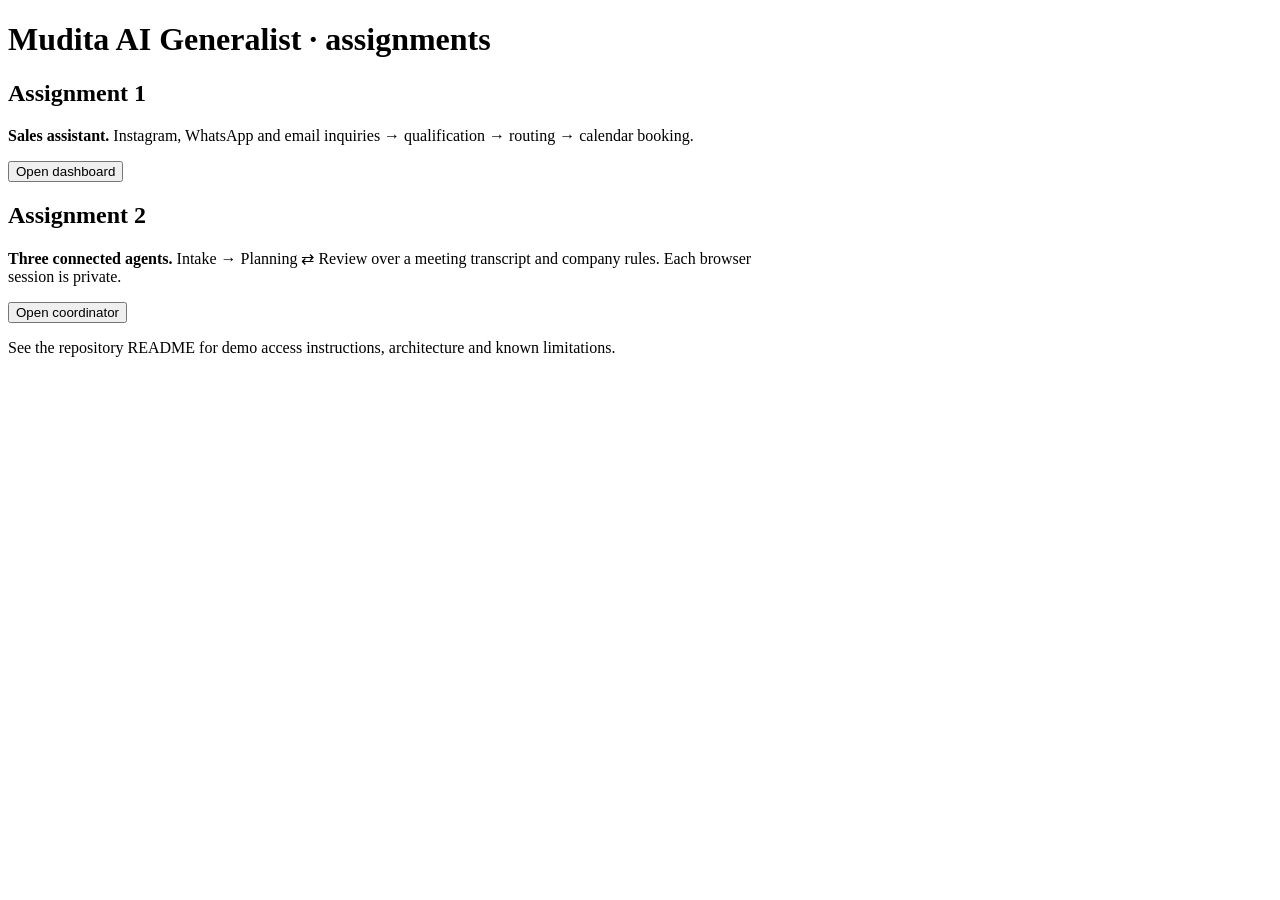
==== app/templates/index.html @ 617cbce6 "Mudita AI Generalist assignments" ====
<!doctype html>
<html lang="en"><head><meta charset="utf-8"><meta name="viewport" content="width=device-width,initial-scale=1">
<title>Mudita AI Generalist assignments</title><link rel="stylesheet" href="/static/app.css"></head>
<body><header><h1>Mudita AI Generalist · assignments</h1></header>
<main style="max-width:760px">
<div class="card"><h2>Assignment 1</h2><p><b>Sales assistant.</b> Instagram, WhatsApp and email inquiries → qualification → routing → calendar booking.</p><a href="/a1"><button class="primary">Open dashboard</button></a></div>
<div class="card" style="margin-top:14px"><h2>Assignment 2</h2><p><b>Three connected agents.</b> Intake → Planning ⇄ Review over a meeting transcript and company rules. Each browser session is private.</p><a href="/a2"><button class="primary">Open coordinator</button></a></div>
<p class="muted small">See the repository README for demo access instructions, architecture and known limitations.</p>
</main></body></html>
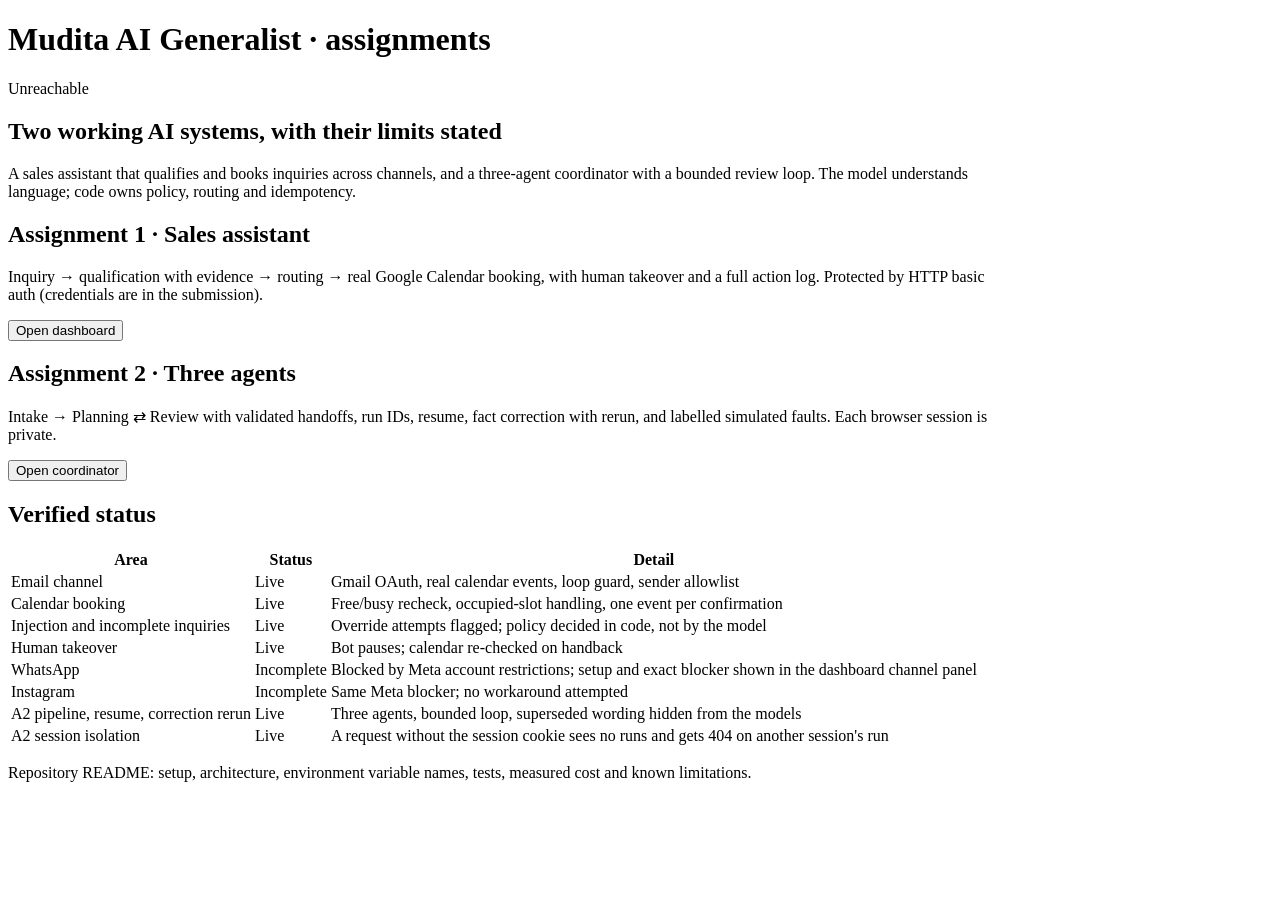
==== commit 82942ed3: "Landing page: live status and verified-status table Co-Authored-By: Claude Sonnet 5.5 <noreply@anthr" ====
--- a/app/templates/index.html
+++ b/app/templates/index.html
@@ -1,9 +1,27 @@
 <!doctype html>
 <html lang="en"><head><meta charset="utf-8"><meta name="viewport" content="width=device-width,initial-scale=1">
 <title>Mudita AI Generalist assignments</title><link rel="stylesheet" href="/static/app.css"></head>
-<body><header><h1>Mudita AI Generalist · assignments</h1></header>
-<main style="max-width:760px">
-<div class="card"><h2>Assignment 1</h2><p><b>Sales assistant.</b> Instagram, WhatsApp and email inquiries → qualification → routing → calendar booking.</p><a href="/a1"><button class="primary">Open dashboard</button></a></div>
-<div class="card" style="margin-top:14px"><h2>Assignment 2</h2><p><b>Three connected agents.</b> Intake → Planning ⇄ Review over a meeting transcript and company rules. Each browser session is private.</p><a href="/a2"><button class="primary">Open coordinator</button></a></div>
-<p class="muted small">See the repository README for demo access instructions, architecture and known limitations.</p>
-</main></body></html>
+<body><header><h1>Mudita AI Generalist · assignments</h1><span class="spacer"></span><span id="st" class="badge">checking…</span></header>
+<main style="max-width:980px">
+<div class="hero"><h2>Two working AI systems, with their limits stated</h2>
+<p>A sales assistant that qualifies and books inquiries across channels, and a three-agent coordinator with a bounded review loop. The model understands language; code owns policy, routing and idempotency.</p></div>
+<div class="tiles">
+<div class="card"><h2>Assignment 1 · Sales assistant</h2><p class="muted">Inquiry → qualification with evidence → routing → real Google Calendar booking, with human takeover and a full action log. Protected by HTTP basic auth (credentials are in the submission).</p><a href="/a1"><button class="primary">Open dashboard</button></a></div>
+<div class="card"><h2>Assignment 2 · Three agents</h2><p class="muted">Intake → Planning ⇄ Review with validated handoffs, run IDs, resume, fact correction with rerun, and labelled simulated faults. Each browser session is private.</p><a href="/a2"><button class="primary">Open coordinator</button></a></div>
+</div>
+<div class="card" style="margin-top:14px"><h2>Verified status</h2>
+<table class="cov">
+<tr><th>Area</th><th>Status</th><th>Detail</th></tr>
+<tr><td>Email channel</td><td><span class="badge b-ok">Live</span></td><td>Gmail OAuth, real calendar events, loop guard, sender allowlist</td></tr>
+<tr><td>Calendar booking</td><td><span class="badge b-ok">Live</span></td><td>Free/busy recheck, occupied-slot handling, one event per confirmation</td></tr>
+<tr><td>Injection and incomplete inquiries</td><td><span class="badge b-ok">Live</span></td><td>Override attempts flagged; policy decided in code, not by the model</td></tr>
+<tr><td>Human takeover</td><td><span class="badge b-ok">Live</span></td><td>Bot pauses; calendar re-checked on handback</td></tr>
+<tr><td>WhatsApp</td><td><span class="badge b-warn">Incomplete</span></td><td>Blocked by Meta account restrictions; setup and exact blocker shown in the dashboard channel panel</td></tr>
+<tr><td>Instagram</td><td><span class="badge b-warn">Incomplete</span></td><td>Same Meta blocker; no workaround attempted</td></tr>
+<tr><td>A2 pipeline, resume, correction rerun</td><td><span class="badge b-ok">Live</span></td><td>Three agents, bounded loop, superseded wording hidden from the models</td></tr>
+<tr><td>A2 session isolation</td><td><span class="badge b-ok">Live</span></td><td>A request without the session cookie sees no runs and gets 404 on another session's run</td></tr>
+</table></div>
+<p class="muted small">Repository README: setup, architecture, environment variable names, tests, measured cost and known limitations.</p>
+</main>
+<script>fetch('/healthz').then(r=>r.json()).then(j=>{const e=document.getElementById('st');e.textContent=j.ok?'Service up':'Degraded';e.className='badge '+(j.ok?'b-ok':'b-bad')}).catch(()=>{const e=document.getElementById('st');e.textContent='Unreachable';e.className='badge b-bad'})</script>
+</body></html>
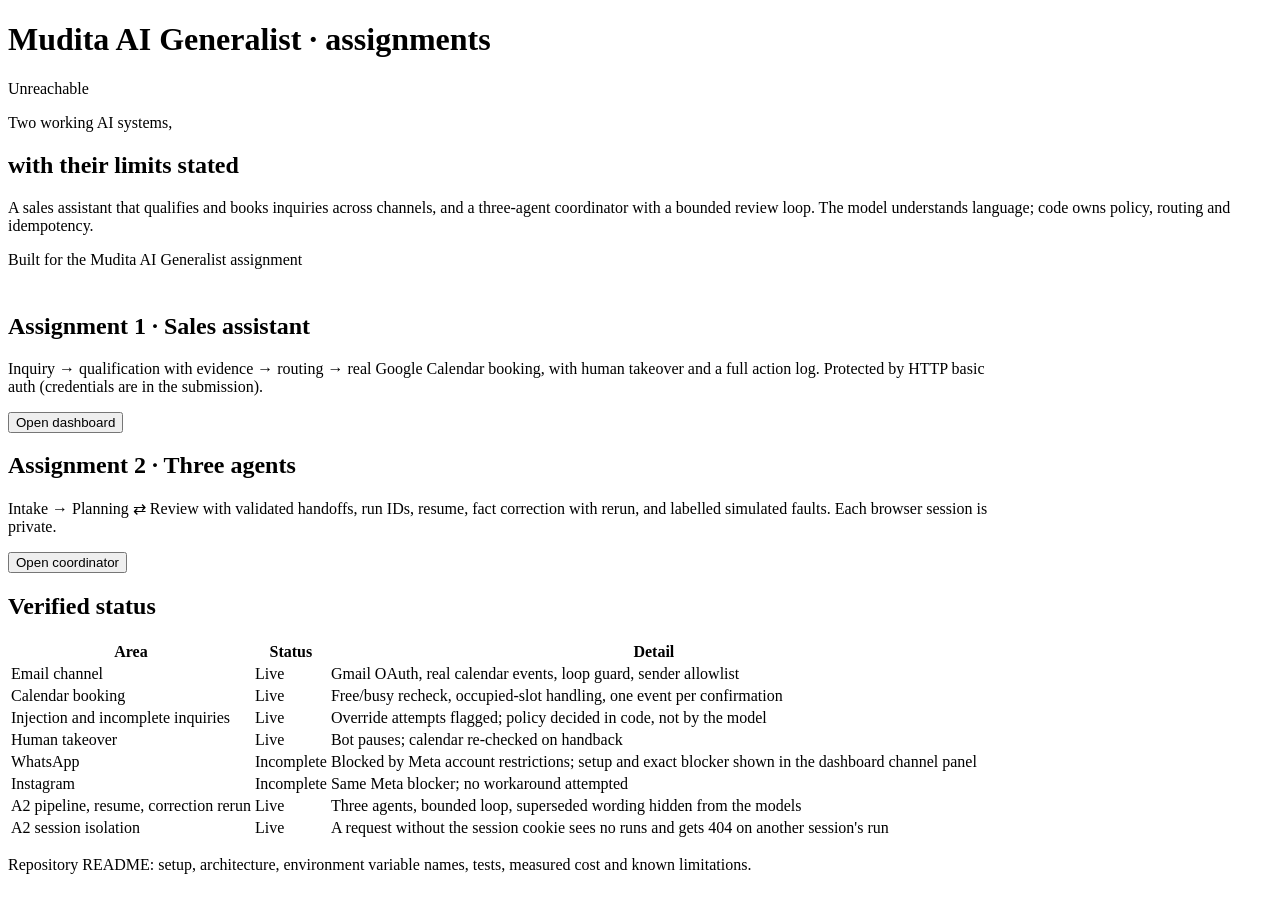
==== commit c9de1a80: "Landing: dark hero band in the Mudita-inspired theme Co-Authored-By: Claude Sonnet 5.5 <noreply@anth" ====
--- a/app/templates/index.html
+++ b/app/templates/index.html
@@ -2,9 +2,8 @@
 <html lang="en"><head><meta charset="utf-8"><meta name="viewport" content="width=device-width,initial-scale=1">
 <title>Mudita AI Generalist assignments</title><link rel="stylesheet" href="/static/app.css"></head>
 <body><header><h1>Mudita AI Generalist · assignments</h1><span class="spacer"></span><span id="st" class="badge">checking…</span></header>
-<main style="max-width:980px">
-<div class="hero"><h2>Two working AI systems, with their limits stated</h2>
-<p>A sales assistant that qualifies and books inquiries across channels, and a three-agent coordinator with a bounded review loop. The model understands language; code owns policy, routing and idempotency.</p></div>
+<section class="band"><p class="pre">Two working AI systems,</p><h2>with their limits stated</h2><p>A sales assistant that qualifies and books inquiries across channels, and a three-agent coordinator with a bounded review loop. The model understands language; code owns policy, routing and idempotency.</p><span class="pill-y">Built for the Mudita AI Generalist assignment</span></section>
+<main style="max-width:980px;padding-top:24px">
 <div class="tiles">
 <div class="card"><h2>Assignment 1 · Sales assistant</h2><p class="muted">Inquiry → qualification with evidence → routing → real Google Calendar booking, with human takeover and a full action log. Protected by HTTP basic auth (credentials are in the submission).</p><a href="/a1"><button class="primary">Open dashboard</button></a></div>
 <div class="card"><h2>Assignment 2 · Three agents</h2><p class="muted">Intake → Planning ⇄ Review with validated handoffs, run IDs, resume, fact correction with rerun, and labelled simulated faults. Each browser session is private.</p><a href="/a2"><button class="primary">Open coordinator</button></a></div>
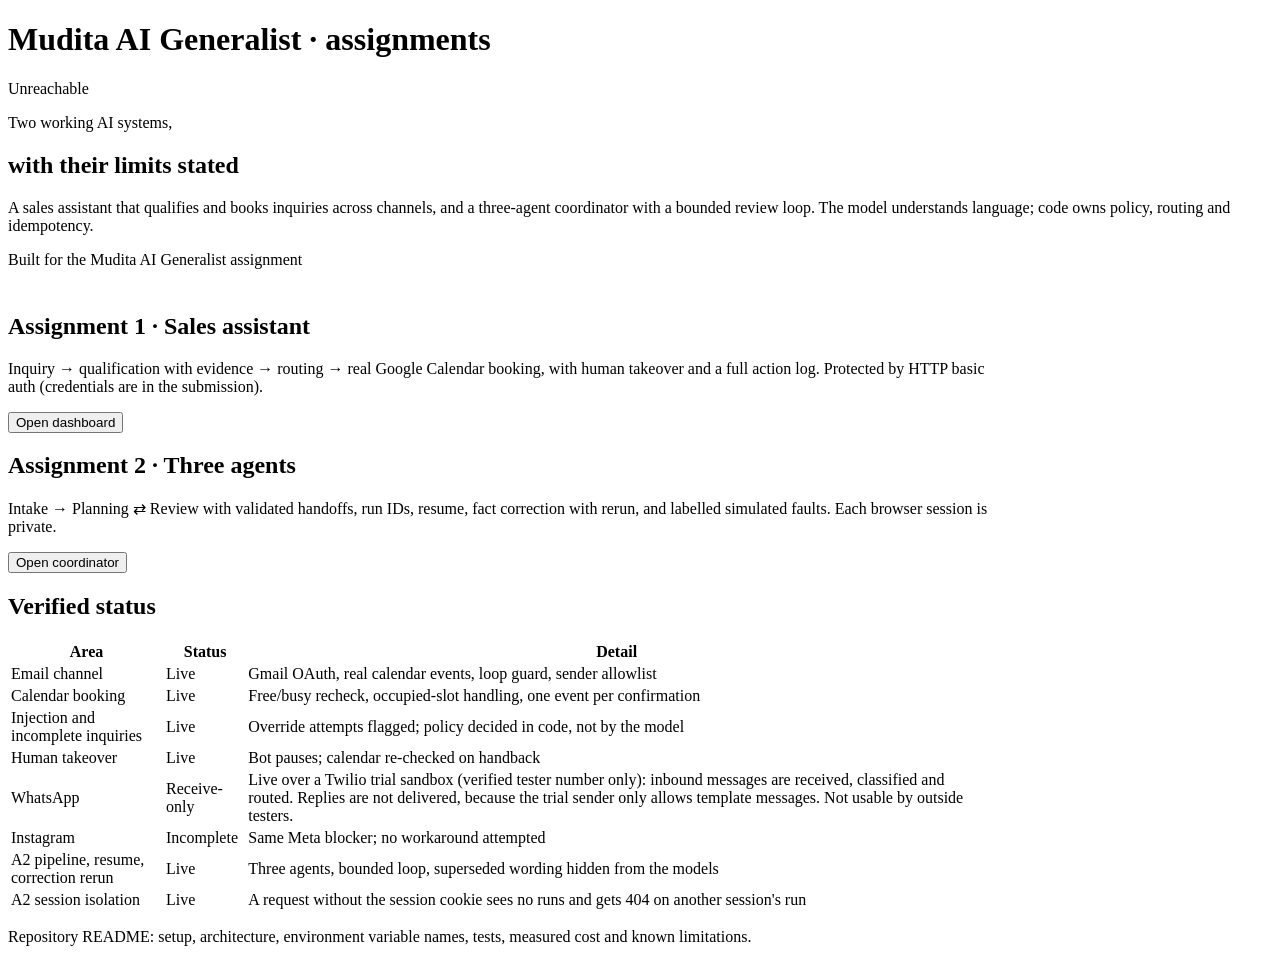
==== commit 9263dd07: "Landing: WhatsApp status is receive-only on a Twilio trial Co-Authored-By: Claude Sonnet 5.5 <norepl" ====
--- a/app/templates/index.html
+++ b/app/templates/index.html
@@ -15,7 +15,7 @@
 <tr><td>Calendar booking</td><td><span class="badge b-ok">Live</span></td><td>Free/busy recheck, occupied-slot handling, one event per confirmation</td></tr>
 <tr><td>Injection and incomplete inquiries</td><td><span class="badge b-ok">Live</span></td><td>Override attempts flagged; policy decided in code, not by the model</td></tr>
 <tr><td>Human takeover</td><td><span class="badge b-ok">Live</span></td><td>Bot pauses; calendar re-checked on handback</td></tr>
-<tr><td>WhatsApp</td><td><span class="badge b-warn">Incomplete</span></td><td>Blocked by Meta account restrictions; setup and exact blocker shown in the dashboard channel panel</td></tr>
+<tr><td>WhatsApp</td><td><span class="badge b-warn">Receive-only</span></td><td>Live over a Twilio trial sandbox (verified tester number only): inbound messages are received, classified and routed. Replies are not delivered, because the trial sender only allows template messages. Not usable by outside testers.</td></tr>
 <tr><td>Instagram</td><td><span class="badge b-warn">Incomplete</span></td><td>Same Meta blocker; no workaround attempted</td></tr>
 <tr><td>A2 pipeline, resume, correction rerun</td><td><span class="badge b-ok">Live</span></td><td>Three agents, bounded loop, superseded wording hidden from the models</td></tr>
 <tr><td>A2 session isolation</td><td><span class="badge b-ok">Live</span></td><td>A request without the session cookie sees no runs and gets 404 on another session's run</td></tr>
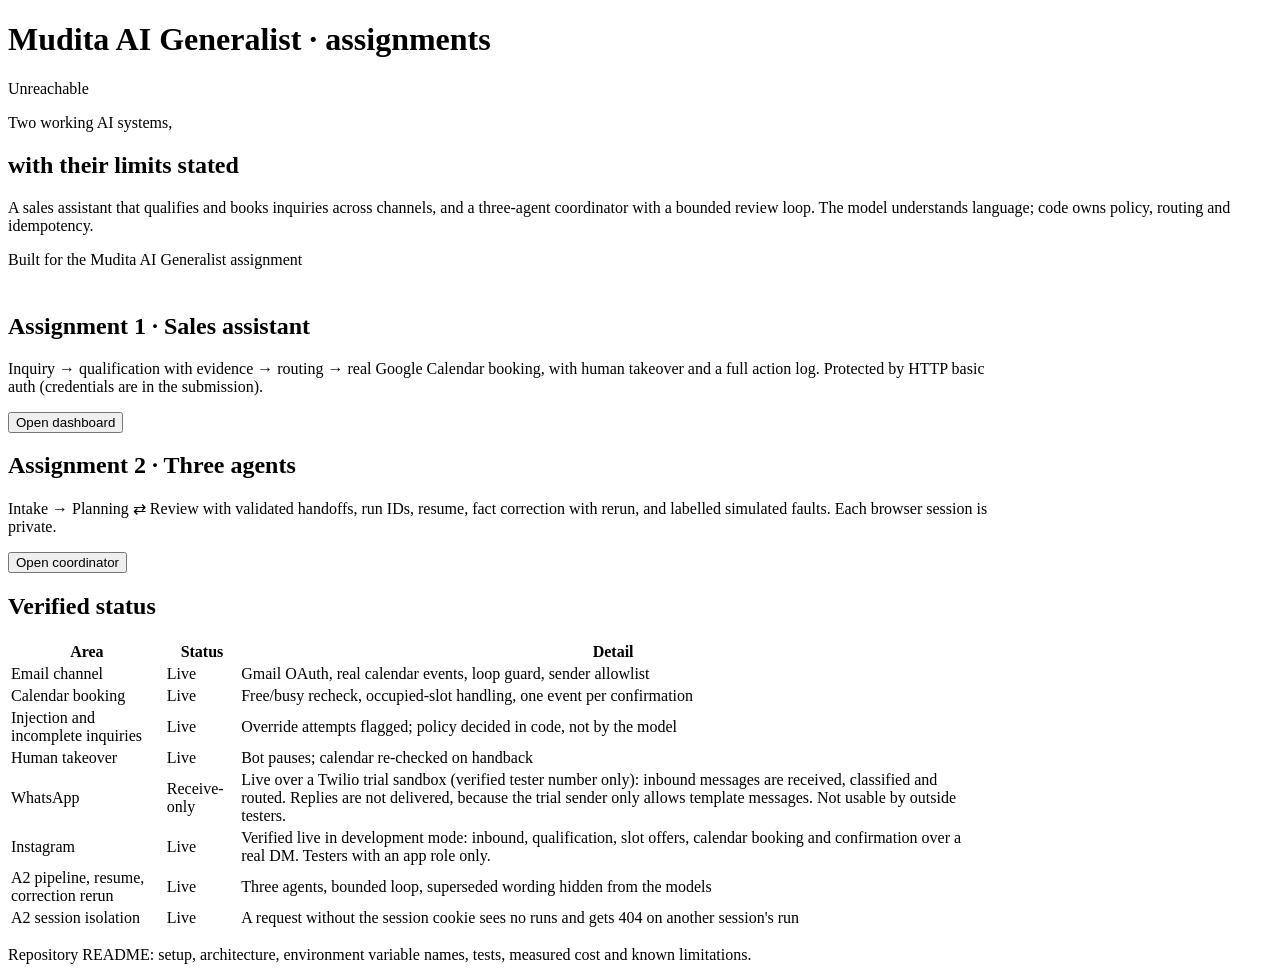
==== commit 44cf8804: "Update Instagram status from Incomplete to Live Co-Authored-By: Claude Sonnet 5.5 <noreply@anthropic" ====
--- a/app/templates/index.html
+++ b/app/templates/index.html
@@ -16,7 +16,7 @@
 <tr><td>Injection and incomplete inquiries</td><td><span class="badge b-ok">Live</span></td><td>Override attempts flagged; policy decided in code, not by the model</td></tr>
 <tr><td>Human takeover</td><td><span class="badge b-ok">Live</span></td><td>Bot pauses; calendar re-checked on handback</td></tr>
 <tr><td>WhatsApp</td><td><span class="badge b-warn">Receive-only</span></td><td>Live over a Twilio trial sandbox (verified tester number only): inbound messages are received, classified and routed. Replies are not delivered, because the trial sender only allows template messages. Not usable by outside testers.</td></tr>
-<tr><td>Instagram</td><td><span class="badge b-warn">Incomplete</span></td><td>Same Meta blocker; no workaround attempted</td></tr>
+<tr><td>Instagram</td><td><span class="badge b-ok">Live</span></td><td>Verified live in development mode: inbound, qualification, slot offers, calendar booking and confirmation over a real DM. Testers with an app role only.</td></tr>
 <tr><td>A2 pipeline, resume, correction rerun</td><td><span class="badge b-ok">Live</span></td><td>Three agents, bounded loop, superseded wording hidden from the models</td></tr>
 <tr><td>A2 session isolation</td><td><span class="badge b-ok">Live</span></td><td>A request without the session cookie sees no runs and gets 404 on another session's run</td></tr>
 </table></div>
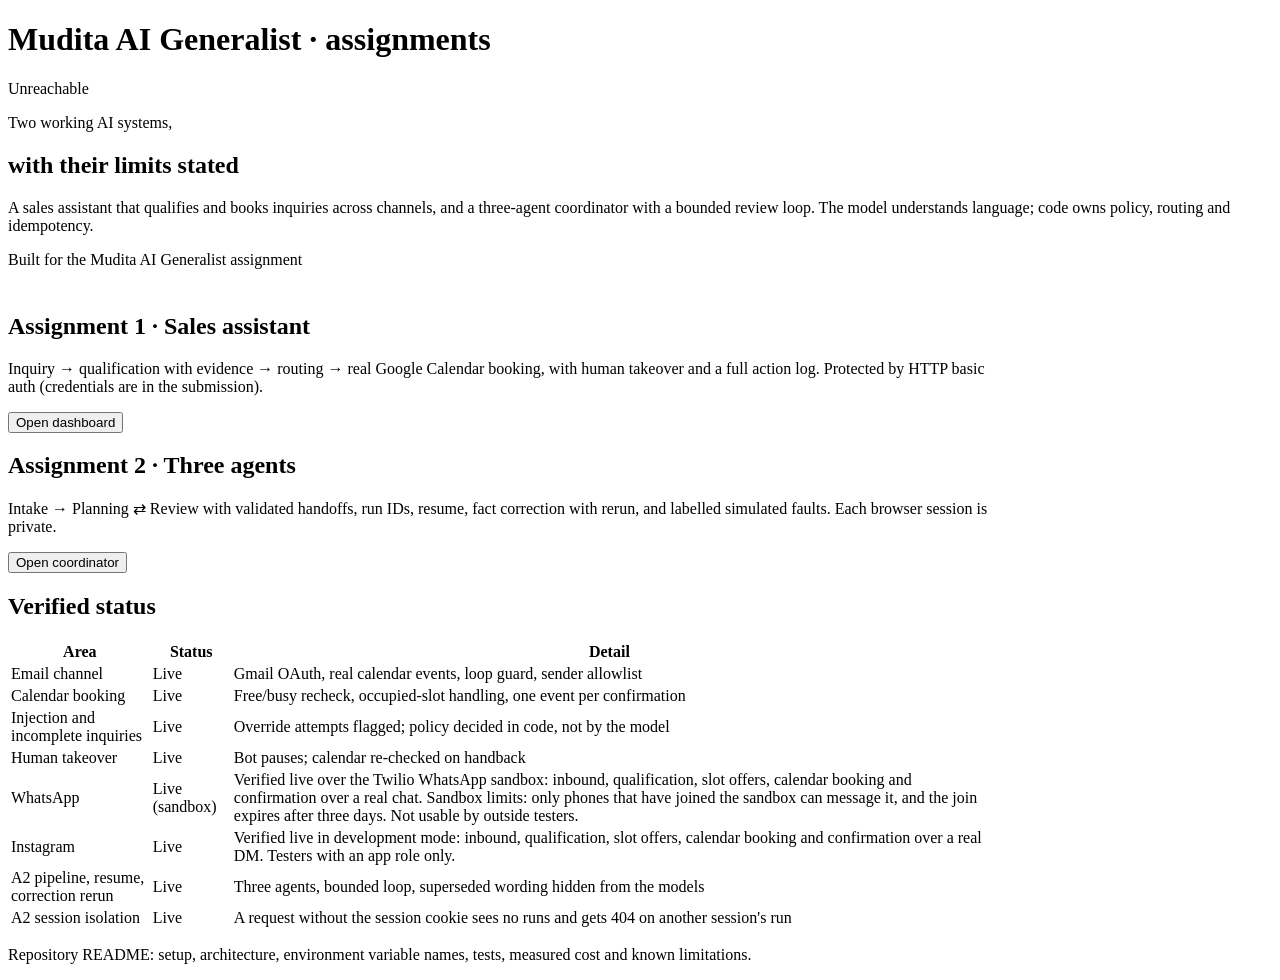
==== commit ef518e88: "Landing: WhatsApp verified live over the Twilio sandbox" ====
--- a/app/templates/index.html
+++ b/app/templates/index.html
@@ -15,7 +15,7 @@
 <tr><td>Calendar booking</td><td><span class="badge b-ok">Live</span></td><td>Free/busy recheck, occupied-slot handling, one event per confirmation</td></tr>
 <tr><td>Injection and incomplete inquiries</td><td><span class="badge b-ok">Live</span></td><td>Override attempts flagged; policy decided in code, not by the model</td></tr>
 <tr><td>Human takeover</td><td><span class="badge b-ok">Live</span></td><td>Bot pauses; calendar re-checked on handback</td></tr>
-<tr><td>WhatsApp</td><td><span class="badge b-warn">Receive-only</span></td><td>Live over a Twilio trial sandbox (verified tester number only): inbound messages are received, classified and routed. Replies are not delivered, because the trial sender only allows template messages. Not usable by outside testers.</td></tr>
+<tr><td>WhatsApp</td><td><span class="badge b-ok">Live (sandbox)</span></td><td>Verified live over the Twilio WhatsApp sandbox: inbound, qualification, slot offers, calendar booking and confirmation over a real chat. Sandbox limits: only phones that have joined the sandbox can message it, and the join expires after three days. Not usable by outside testers.</td></tr>
 <tr><td>Instagram</td><td><span class="badge b-ok">Live</span></td><td>Verified live in development mode: inbound, qualification, slot offers, calendar booking and confirmation over a real DM. Testers with an app role only.</td></tr>
 <tr><td>A2 pipeline, resume, correction rerun</td><td><span class="badge b-ok">Live</span></td><td>Three agents, bounded loop, superseded wording hidden from the models</td></tr>
 <tr><td>A2 session isolation</td><td><span class="badge b-ok">Live</span></td><td>A request without the session cookie sees no runs and gets 404 on another session's run</td></tr>
